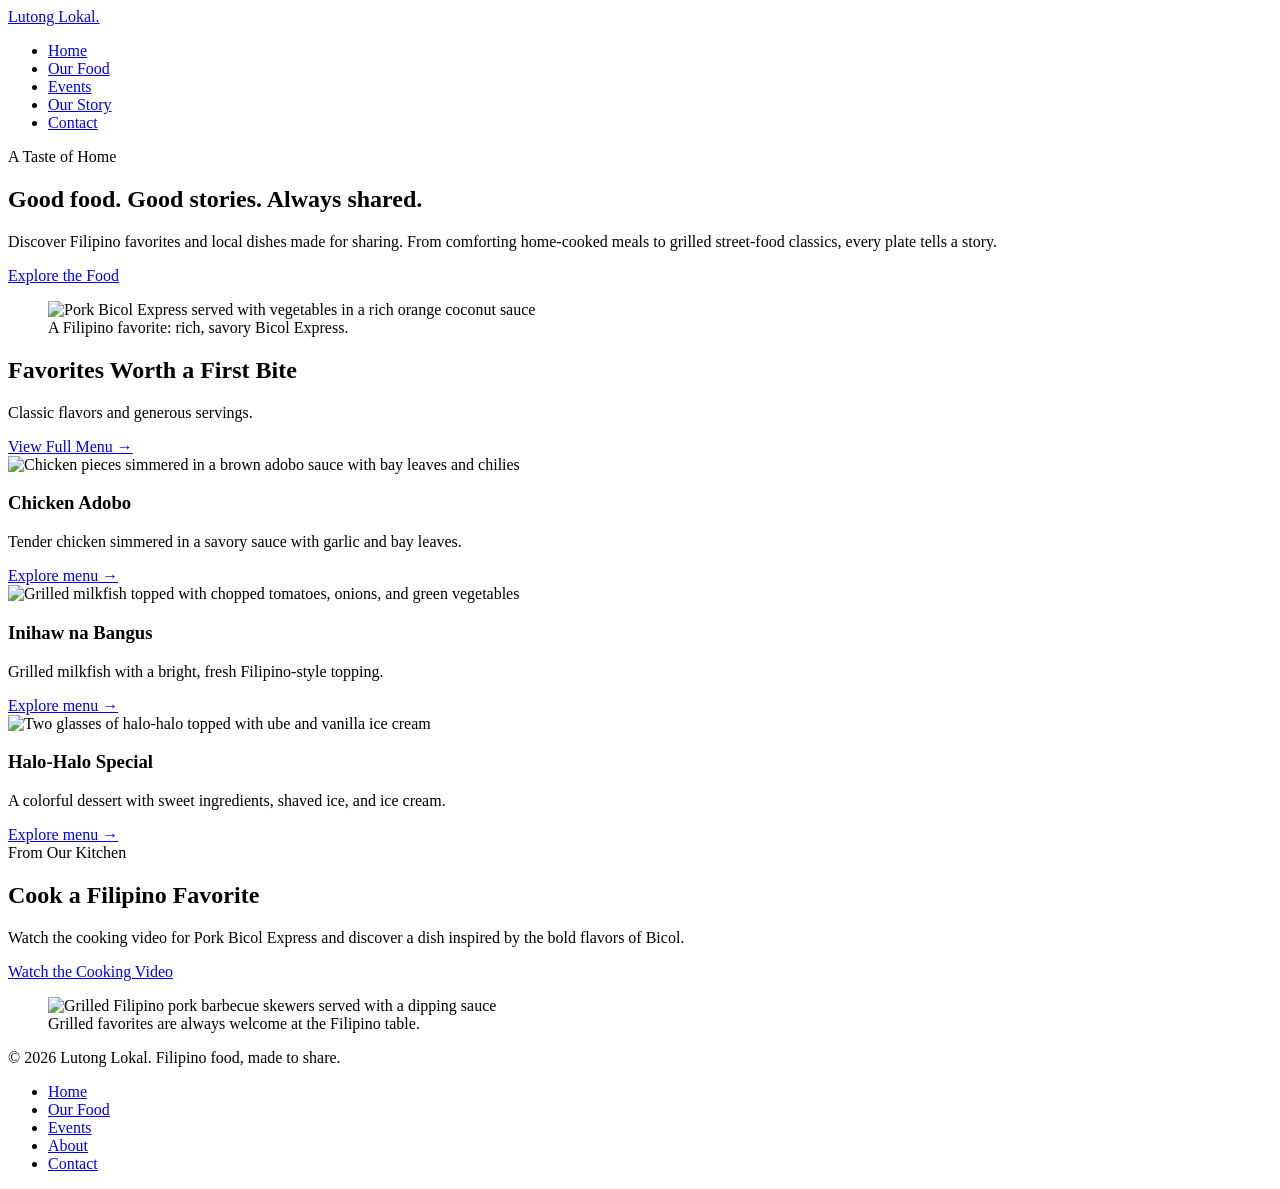
==== index.html @ 5c30febf "Add files via upload" ====
<!DOCTYPE html>
<html lang="en">
<head>
  <meta charset="UTF-8">
  <meta name="viewport" content="width=device-width, initial-scale=1.0">
  <meta name="description" content="Lutong Lokal celebrates Filipino food, local flavors, and shared meals.">
  <title>Home | Lutong Lokal</title>
  <link rel="stylesheet" href="css/style.css">
</head>
<body>
<header><div class="wrap header-inner">
<a class="brand" href="index.html">Lutong <span>Lokal.</span></a>
<nav aria-label="Main navigation"><ul><li><a href="index.html" aria-current="page">Home</a></li><li><a href="menu.html">Our Food</a></li><li><a href="events.html">Events</a></li><li><a href="about.html">Our Story</a></li><li><a href="contact.html">Contact</a></li></ul></nav>
</div></header>
<main>

<section class="hero">
  <div class="wrap hero-grid">
    <div>
      <span class="eyebrow">A Taste of Home</span>
      <h1>Good food. <span style="color:var(--tomato)">Good stories.</span> Always shared.</h1>
      <p>Discover Filipino favorites and local dishes made for sharing. From comforting home-cooked meals to grilled street-food classics, every plate tells a story.</p>
      <a class="btn" href="menu.html">Explore the Food</a>
    </div>
    <figure>
      <img src="images/bicol-express.png" alt="Pork Bicol Express served with vegetables in a rich orange coconut sauce">
      <figcaption>A Filipino favorite: rich, savory Bicol Express.</figcaption>
    </figure>
  </div>
</section>
<section class="section">
  <div class="wrap">
    <div class="section-heading"><div><h2>Favorites Worth a First Bite</h2><p>Classic flavors and generous servings.</p></div><a href="menu.html">View Full Menu →</a></div>
    <div class="cards">
      <article class="card"><img src="images/chicken-adobo.png" alt="Chicken pieces simmered in a brown adobo sauce with bay leaves and chilies"><div class="card-body"><h3>Chicken Adobo</h3><p>Tender chicken simmered in a savory sauce with garlic and bay leaves.</p><a href="menu.html" class="price">Explore menu →</a></div></article>
      <article class="card"><img src="images/inihaw-bangus.png" alt="Grilled milkfish topped with chopped tomatoes, onions, and green vegetables"><div class="card-body"><h3>Inihaw na Bangus</h3><p>Grilled milkfish with a bright, fresh Filipino-style topping.</p><a href="menu.html" class="price">Explore menu →</a></div></article>
      <article class="card"><img src="images/halo-halo.png" alt="Two glasses of halo-halo topped with ube and vanilla ice cream"><div class="card-body"><h3>Halo-Halo Special</h3><p>A colorful dessert with sweet ingredients, shaved ice, and ice cream.</p><a href="menu.html" class="price">Explore menu →</a></div></article>
    </div>
  </div>
</section>
<section class="section band">
  <div class="wrap split">
    <div><span class="eyebrow">From Our Kitchen</span><h2>Cook a Filipino Favorite</h2><p>Watch the cooking video for Pork Bicol Express and discover a dish inspired by the bold flavors of Bicol.</p><a class="btn btn-dark" href="events.html#cooking-video">Watch the Cooking Video</a></div>
    <figure><img src="images/pork-barbecue.png" alt="Grilled Filipino pork barbecue skewers served with a dipping sauce"><figcaption>Grilled favorites are always welcome at the Filipino table.</figcaption></figure>
  </div>
</section>

</main>
<footer><div class="wrap footer-inner">
<p>© 2026 Lutong Lokal. Filipino food, made to share.</p>
<ul class="footer-links"><li><a href="index.html">Home</a></li><li><a href="menu.html">Our Food</a></li><li><a href="events.html">Events</a></li><li><a href="about.html">About</a></li><li><a href="contact.html">Contact</a></li></ul>
</div></footer>
</body>
</html>
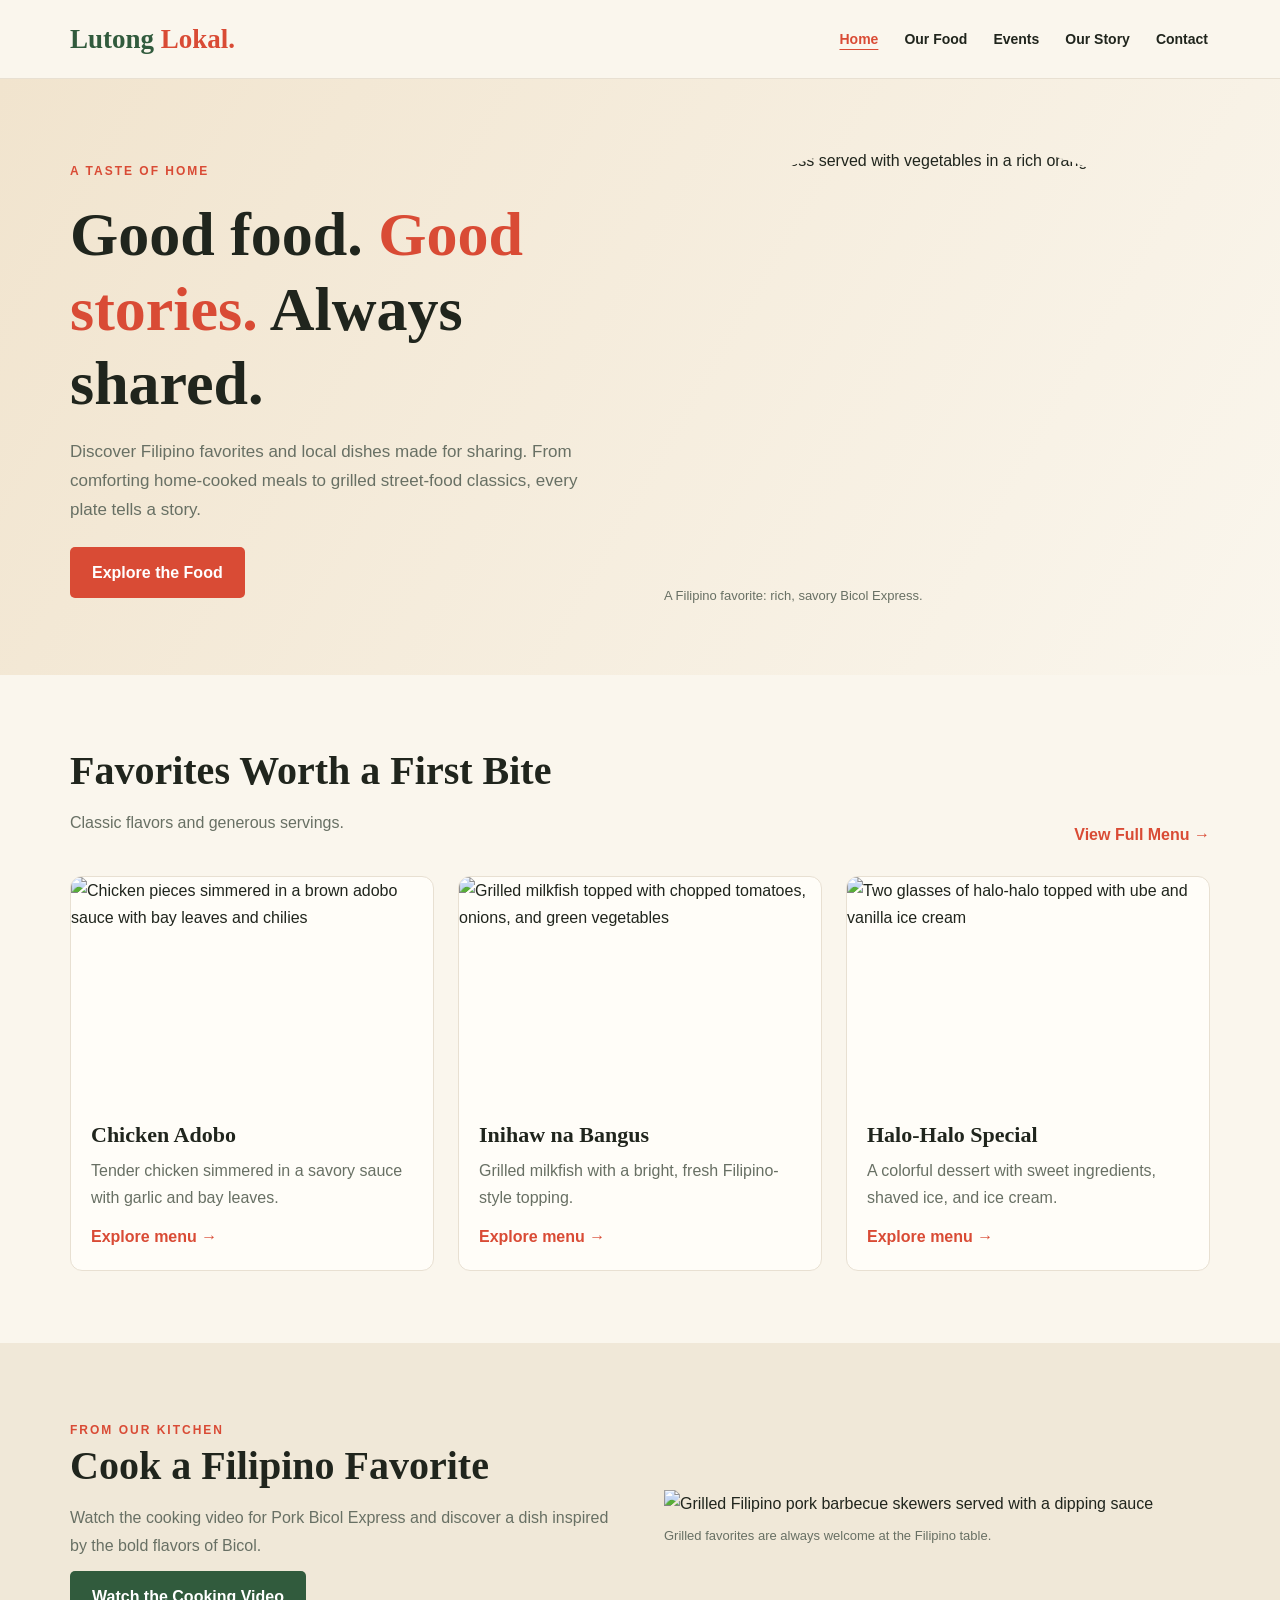
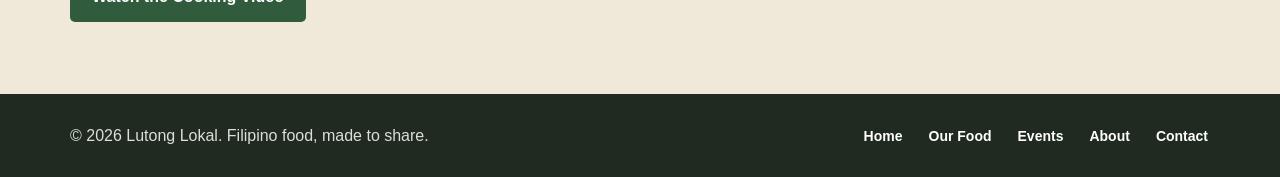
==== commit cbef2af1: "Update stylesheet link path in index.html" ====
--- a/index.html
+++ b/index.html
@@ -5,7 +5,7 @@
   <meta name="viewport" content="width=device-width, initial-scale=1.0">
   <meta name="description" content="Lutong Lokal celebrates Filipino food, local flavors, and shared meals.">
   <title>Home | Lutong Lokal</title>
-  <link rel="stylesheet" href="css/style.css">
+  <link rel="stylesheet" href="/style.css">
 </head>
 <body>
 <header><div class="wrap header-inner">
--- a/style.css
+++ b/style.css
@@ -0,0 +1,95 @@
+:root {
+  --ink: #20251d;
+  --muted: #687064;
+  --cream: #faf6ed;
+  --paper: #fffdf8;
+  --tomato: #d94b35;
+  --leaf: #315b3d;
+  --line: #e8e0d2;
+  --gold: #d6a64f;
+  --heading: Georgia, "Times New Roman", serif;
+  --body: Arial, Helvetica, sans-serif;
+}
+* { box-sizing: border-box; margin: 0; padding: 0; }
+html { scroll-behavior: smooth; scroll-padding-top: 95px; }
+body { background: var(--cream); color: var(--ink); font-family: var(--body); line-height: 1.7; }
+img, video { display: block; max-width: 100%; }
+a { color: inherit; text-decoration: none; }
+.wrap { width: min(1140px, 90%); margin: auto; }
+header { position: sticky; top: 0; z-index: 10; background: var(--cream); border-bottom: 1px solid var(--line); }
+.header-inner { min-height: 78px; display: flex; align-items: center; justify-content: space-between; gap: 24px; }
+.brand { font: 800 27px var(--heading); color: var(--leaf); white-space: nowrap; }
+.brand span { color: var(--tomato); }
+nav ul, .footer-links { display: flex; flex-wrap: wrap; gap: 10px 22px; list-style: none; }
+nav a, .footer-links a { font-size: 14px; font-weight: 700; padding: 8px 2px; }
+nav a:hover, nav a:focus-visible, nav a[aria-current="page"] { color: var(--tomato); text-decoration: underline; text-underline-offset: 5px; }
+a:focus-visible, button:focus-visible, input:focus-visible, select:focus-visible, textarea:focus-visible, video:focus-visible { outline: 3px solid var(--gold); outline-offset: 3px; }
+main { min-height: 65vh; }
+section { scroll-margin-top: 95px; }
+.section { padding: 72px 0; }
+.eyebrow { color: var(--tomato); font-size: 12px; font-weight: 800; letter-spacing: 2px; text-transform: uppercase; }
+h1, h2, h3 { font-family: var(--heading); line-height: 1.2; }
+h1 { font-size: clamp(38px, 5vw, 62px); margin: 14px 0 18px; }
+h2 { font-size: clamp(29px, 4vw, 40px); margin-bottom: 14px; }
+h3 { font-size: 22px; margin-bottom: 8px; }
+p { color: var(--muted); margin-bottom: 12px; }
+.btn { display: inline-block; border: 0; border-radius: 5px; background: var(--tomato); color: white; padding: 12px 22px; font-weight: 700; cursor: pointer; transition: .2s; }
+.btn:hover, .btn:focus-visible { background: #b93625; transform: translateY(-2px); }
+.btn-dark { background: var(--leaf); }
+.hero { padding: 68px 0; background: linear-gradient(120deg, #f1e4ce, var(--cream)); }
+.hero-grid, .split, .contact-layout { display: grid; grid-template-columns: 1fr 1fr; align-items: center; gap: 48px; }
+.hero p { font-size: 17px; max-width: 560px; margin-bottom: 22px; }
+.hero figure img { width: 100%; height: 430px; object-fit: cover; border-radius: 42% 42% 14px 14px; }
+figcaption { color: var(--muted); font-size: 13px; margin-top: 8px; }
+.page-title { text-align: center; padding: 66px 0; background: #f0e8d8; }
+.page-title p { max-width: 700px; margin: 0 auto; }
+.section-heading { display: flex; justify-content: space-between; align-items: end; gap: 20px; margin-bottom: 28px; }
+.section-heading a { color: var(--tomato); font-weight: 700; }
+.cards { display: grid; grid-template-columns: repeat(3, 1fr); gap: 24px; }
+.card { overflow: hidden; background: var(--paper); border: 1px solid var(--line); border-radius: 12px; transition: .2s; }
+.card:hover { transform: translateY(-4px); box-shadow: 0 12px 28px #00000012; }
+.card img { width: 100%; height: 225px; object-fit: cover; }
+.card-body { padding: 20px; }
+.price { color: var(--tomato); font-weight: 800; margin-top: 10px; }
+.band { background: #f0e8d8; }
+.menu-grid { display: grid; grid-template-columns: repeat(2, 1fr); gap: 0 38px; }
+.menu-item { display: flex; justify-content: space-between; gap: 20px; padding: 20px 0; border-bottom: 1px dashed #cfc4b2; }
+.menu-item .price { white-space: nowrap; }
+.event-list { max-width: 850px; margin: 25px auto 0; }
+.event { display: grid; grid-template-columns: 82px 1fr; gap: 22px; padding: 22px 0; border-bottom: 1px solid var(--line); }
+.event time { background: var(--leaf); color: white; border-radius: 8px; display: grid; place-content: center; text-align: center; min-height: 82px; }
+.event time b { font: 30px var(--heading); }
+.values { display: grid; grid-template-columns: repeat(3, 1fr); gap: 18px; margin-top: 25px; }
+.value { background: var(--paper); padding: 23px; border-radius: 10px; border: 1px solid var(--line); }
+.value .number { color: var(--tomato); font: 30px var(--heading); }
+.video-panel { max-width: 900px; margin: 28px auto 0; }
+.video-panel video { width: 100%; border-radius: 12px; background: #171717; }
+.form-row { display: grid; grid-template-columns: 1fr 1fr; gap: 16px; }
+.field { margin-bottom: 17px; }
+.field label { display: block; font-weight: 700; margin-bottom: 6px; }
+.field input, .field select, .field textarea { width: 100%; padding: 12px; border: 1px solid #cfc7b9; border-radius: 5px; background: var(--paper); color: var(--ink); font: inherit; }
+.field textarea { min-height: 135px; resize: vertical; }
+.contact-aside { align-self: start; background: var(--leaf); color: white; padding: 28px; border-radius: 12px; }
+.contact-aside h2, .contact-aside p { color: white; }
+.contact-aside p { opacity: .9; }
+footer { background: #202a21; color: white; padding: 28px 0; }
+.footer-inner { display: flex; justify-content: space-between; align-items: center; gap: 20px; }
+.footer-inner p { color: #ddd; margin: 0; }
+.footer-links a { color: white; }
+@media (max-width: 800px) {
+  .header-inner { flex-direction: column; justify-content: center; padding: 14px 0; }
+  nav ul { justify-content: center; gap: 6px 15px; }
+  .hero-grid, .split, .contact-layout { grid-template-columns: 1fr; }
+  .hero figure img { height: 340px; }
+  .cards { grid-template-columns: repeat(2, 1fr); }
+  .values { grid-template-columns: 1fr; }
+  .footer-inner { flex-direction: column; align-items: flex-start; }
+}
+@media (max-width: 520px) {
+  .cards, .menu-grid, .form-row { grid-template-columns: 1fr; }
+  .section { padding: 52px 0; }
+  .hero { padding: 48px 0; }
+  .hero figure img { height: 280px; }
+  .event { grid-template-columns: 66px 1fr; gap: 14px; }
+  .menu-item { gap: 10px; }
+}
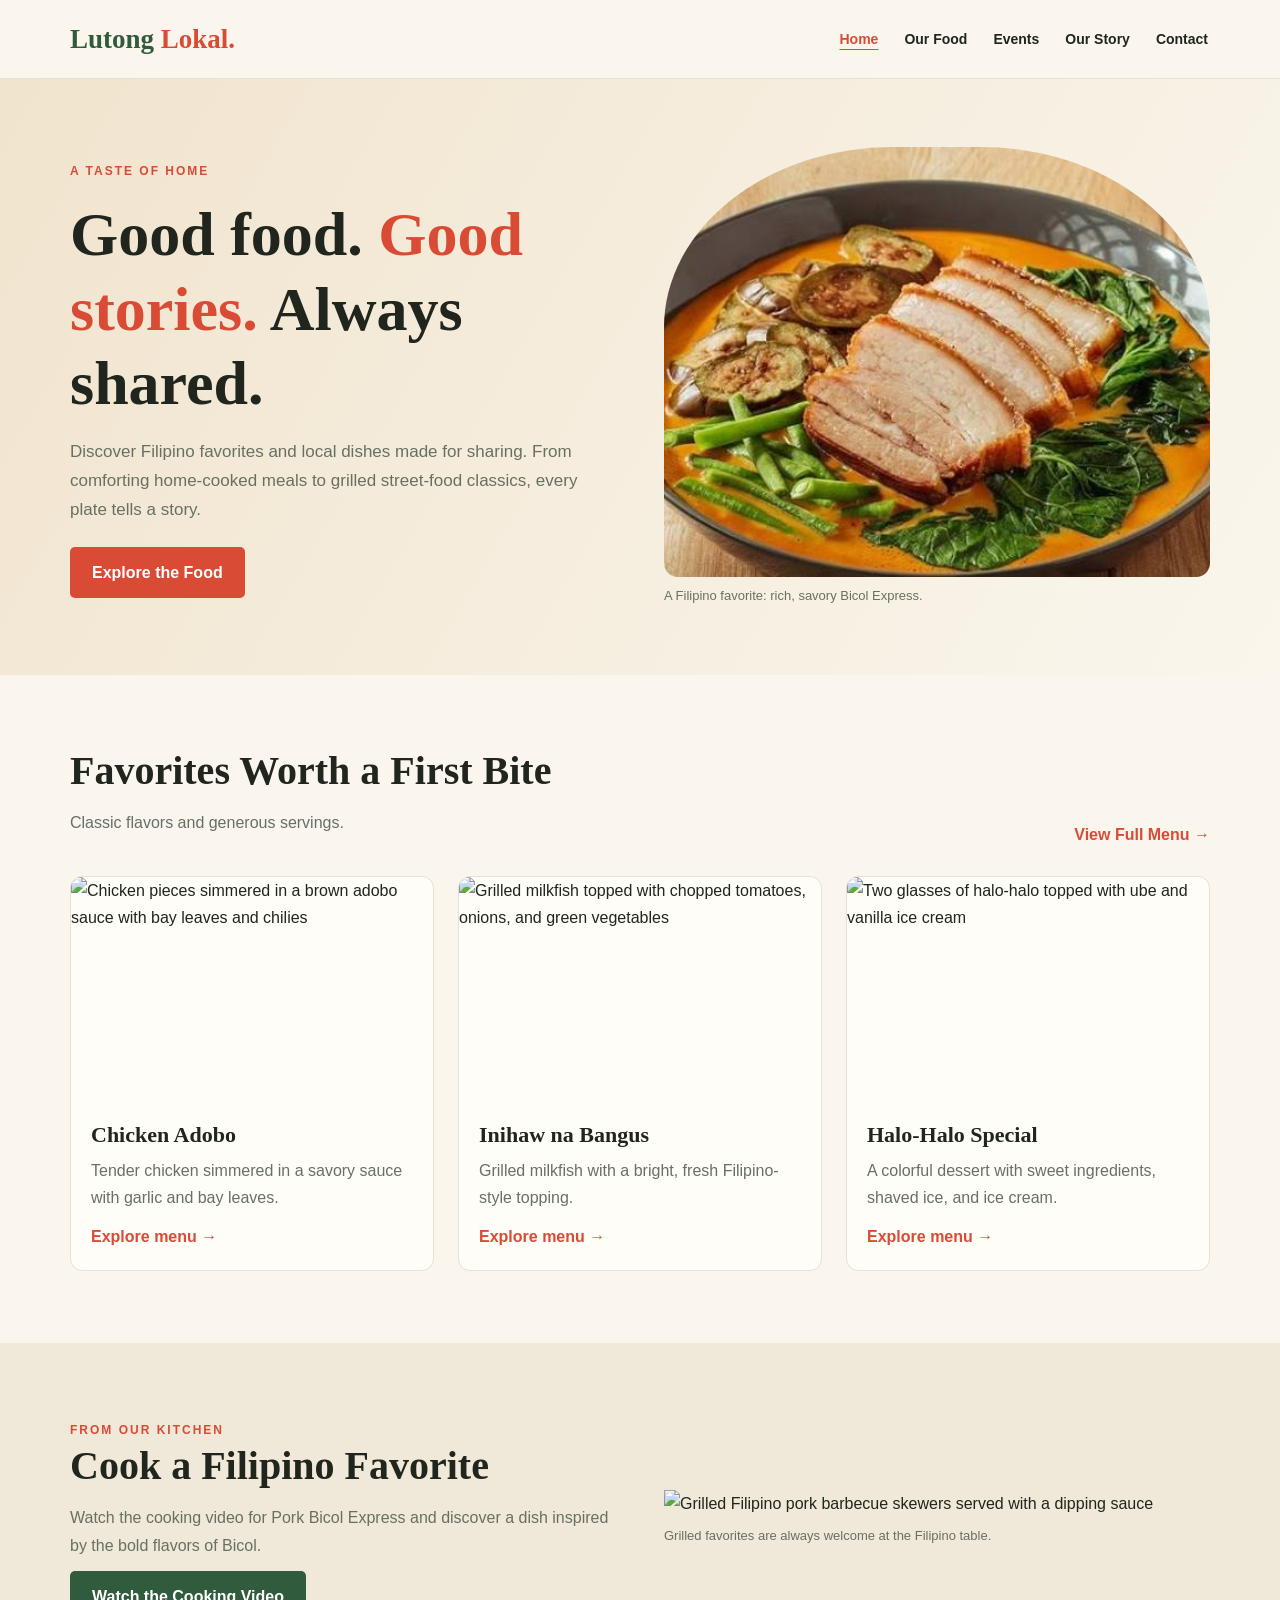
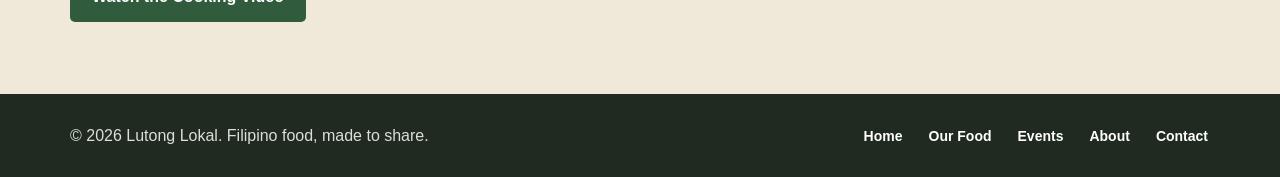
==== commit 40e55c55: "Fix image source path in index.html" ====
--- a/index.html
+++ b/index.html
@@ -5,7 +5,7 @@
   <meta name="viewport" content="width=device-width, initial-scale=1.0">
   <meta name="description" content="Lutong Lokal celebrates Filipino food, local flavors, and shared meals.">
   <title>Home | Lutong Lokal</title>
-  <link rel="stylesheet" href="/style.css">
+  <link rel="stylesheet" href="style.css">
 </head>
 <body>
 <header><div class="wrap header-inner">
@@ -23,7 +23,7 @@
       <a class="btn" href="menu.html">Explore the Food</a>
     </div>
     <figure>
-      <img src="images/bicol-express.png" alt="Pork Bicol Express served with vegetables in a rich orange coconut sauce">
+      <img src="bicol-express.png" alt="Pork Bicol Express served with vegetables in a rich orange coconut sauce">
       <figcaption>A Filipino favorite: rich, savory Bicol Express.</figcaption>
     </figure>
   </div>
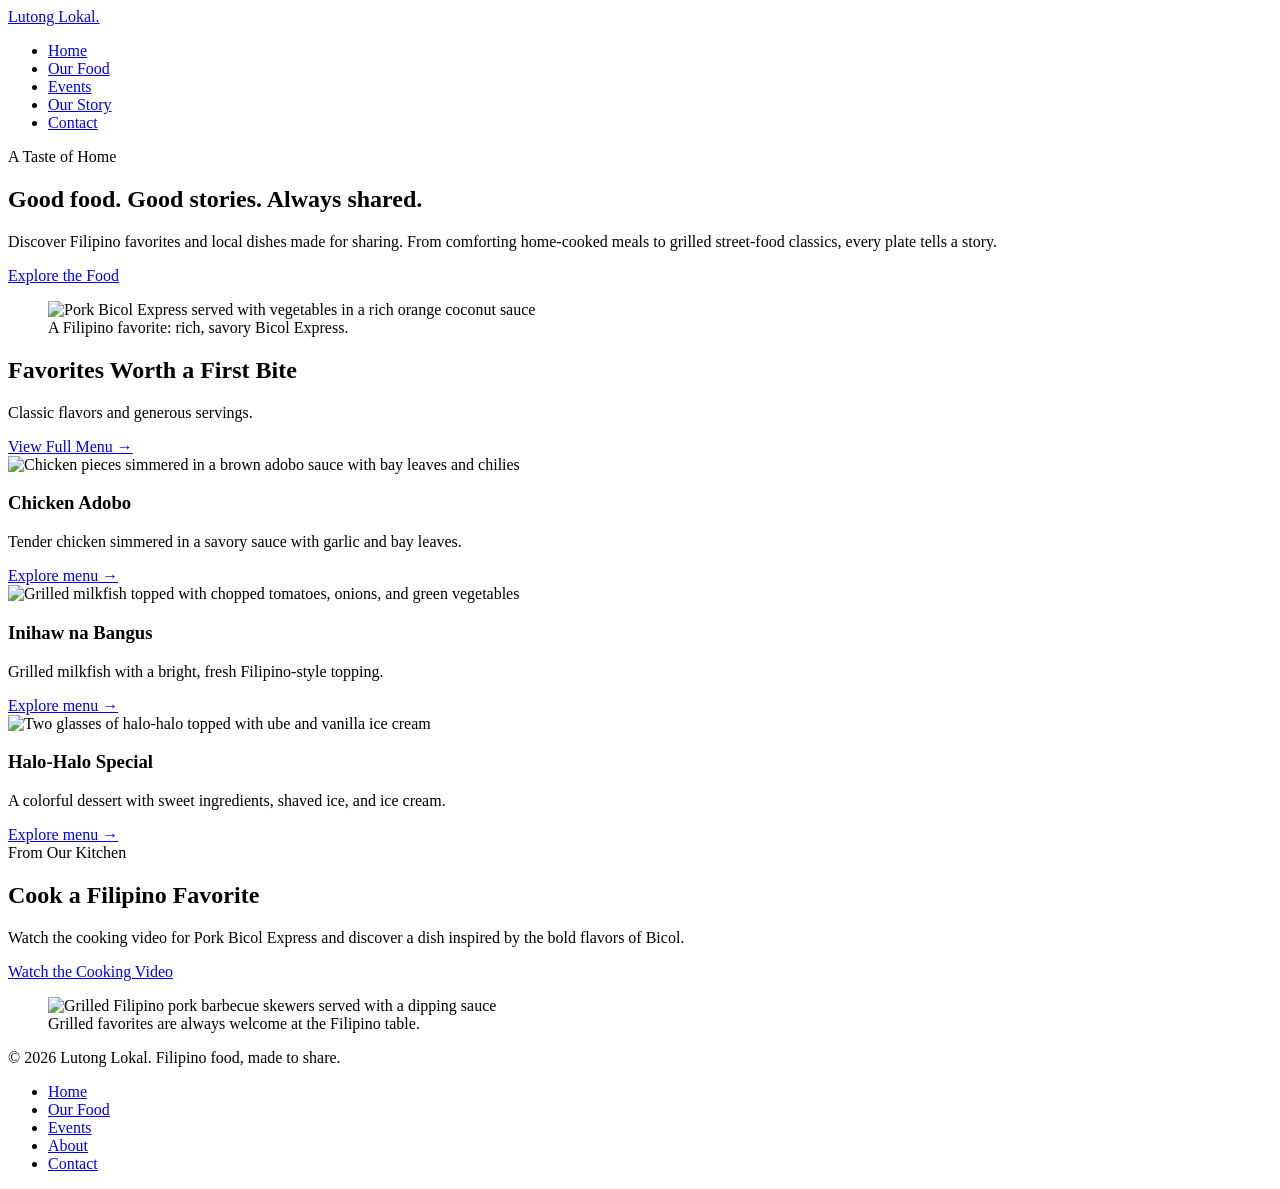
==== commit 108a8679: "Add files via upload" ====
--- a/index.html
+++ b/index.html
@@ -5,7 +5,7 @@
   <meta name="viewport" content="width=device-width, initial-scale=1.0">
   <meta name="description" content="Lutong Lokal celebrates Filipino food, local flavors, and shared meals.">
   <title>Home | Lutong Lokal</title>
-  <link rel="stylesheet" href="style.css">
+  <link rel="stylesheet" href="css/style.css">
 </head>
 <body>
 <header><div class="wrap header-inner">
@@ -23,7 +23,7 @@
       <a class="btn" href="menu.html">Explore the Food</a>
     </div>
     <figure>
-      <img src="bicol-express.png" alt="Pork Bicol Express served with vegetables in a rich orange coconut sauce">
+      <img src="images/bicol-express.png" alt="Pork Bicol Express served with vegetables in a rich orange coconut sauce">
       <figcaption>A Filipino favorite: rich, savory Bicol Express.</figcaption>
     </figure>
   </div>
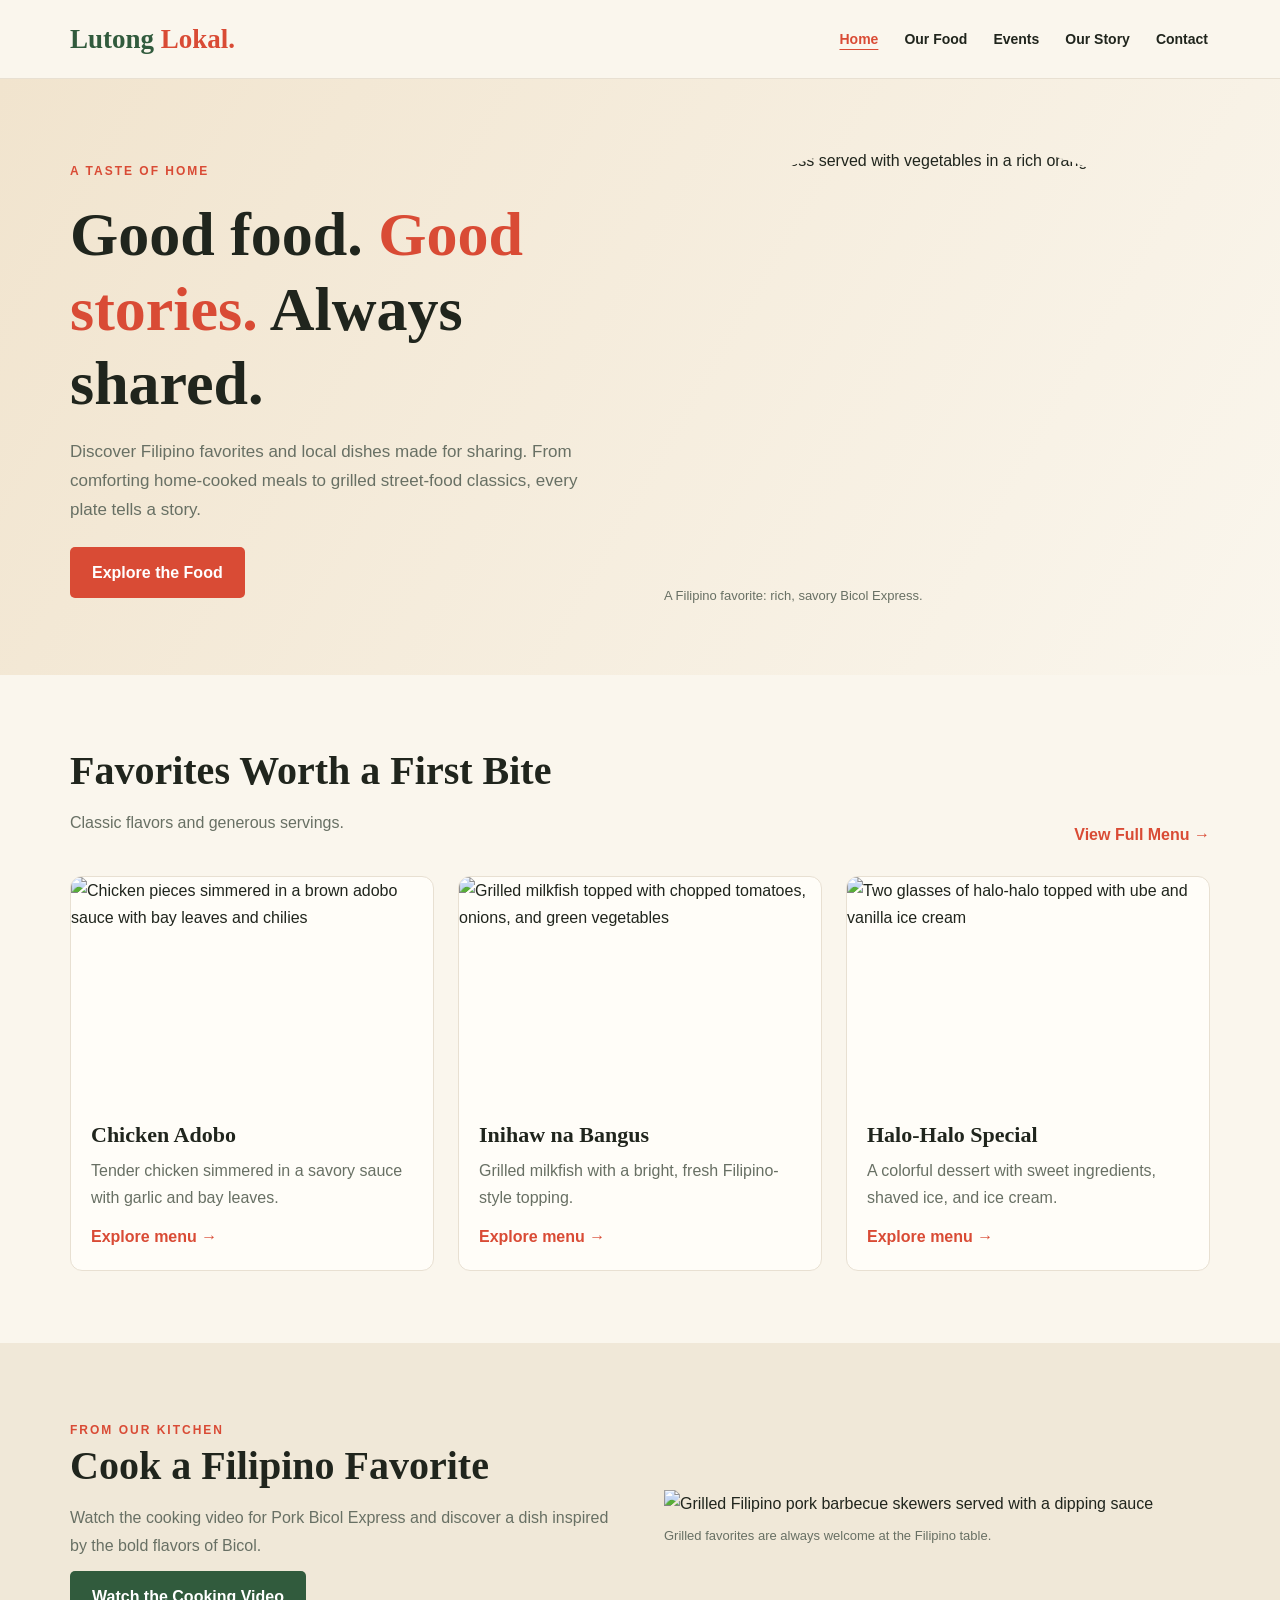
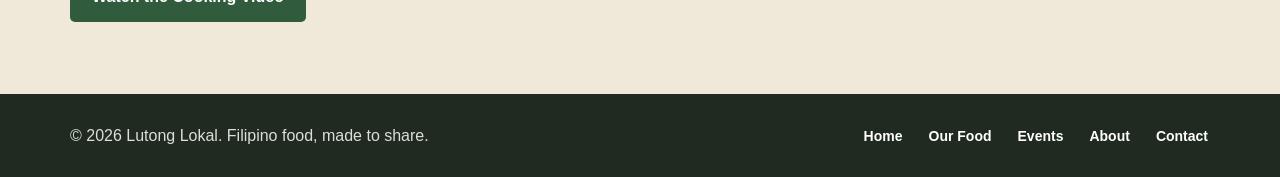
==== commit d1ab274d: "Fix stylesheet link path in index.html" ====
--- a/index.html
+++ b/index.html
@@ -5,7 +5,7 @@
   <meta name="viewport" content="width=device-width, initial-scale=1.0">
   <meta name="description" content="Lutong Lokal celebrates Filipino food, local flavors, and shared meals.">
   <title>Home | Lutong Lokal</title>
-  <link rel="stylesheet" href="css/style.css">
+  <link rel="stylesheet" href="style.css">
 </head>
 <body>
 <header><div class="wrap header-inner">
--- a/style.css
+++ b/style.css
@@ -0,0 +1,95 @@
+:root {
+  --ink: #20251d;
+  --muted: #687064;
+  --cream: #faf6ed;
+  --paper: #fffdf8;
+  --tomato: #d94b35;
+  --leaf: #315b3d;
+  --line: #e8e0d2;
+  --gold: #d6a64f;
+  --heading: Georgia, "Times New Roman", serif;
+  --body: Arial, Helvetica, sans-serif;
+}
+* { box-sizing: border-box; margin: 0; padding: 0; }
+html { scroll-behavior: smooth; scroll-padding-top: 95px; }
+body { background: var(--cream); color: var(--ink); font-family: var(--body); line-height: 1.7; }
+img, video { display: block; max-width: 100%; }
+a { color: inherit; text-decoration: none; }
+.wrap { width: min(1140px, 90%); margin: auto; }
+header { position: sticky; top: 0; z-index: 10; background: var(--cream); border-bottom: 1px solid var(--line); }
+.header-inner { min-height: 78px; display: flex; align-items: center; justify-content: space-between; gap: 24px; }
+.brand { font: 800 27px var(--heading); color: var(--leaf); white-space: nowrap; }
+.brand span { color: var(--tomato); }
+nav ul, .footer-links { display: flex; flex-wrap: wrap; gap: 10px 22px; list-style: none; }
+nav a, .footer-links a { font-size: 14px; font-weight: 700; padding: 8px 2px; }
+nav a:hover, nav a:focus-visible, nav a[aria-current="page"] { color: var(--tomato); text-decoration: underline; text-underline-offset: 5px; }
+a:focus-visible, button:focus-visible, input:focus-visible, select:focus-visible, textarea:focus-visible, video:focus-visible { outline: 3px solid var(--gold); outline-offset: 3px; }
+main { min-height: 65vh; }
+section { scroll-margin-top: 95px; }
+.section { padding: 72px 0; }
+.eyebrow { color: var(--tomato); font-size: 12px; font-weight: 800; letter-spacing: 2px; text-transform: uppercase; }
+h1, h2, h3 { font-family: var(--heading); line-height: 1.2; }
+h1 { font-size: clamp(38px, 5vw, 62px); margin: 14px 0 18px; }
+h2 { font-size: clamp(29px, 4vw, 40px); margin-bottom: 14px; }
+h3 { font-size: 22px; margin-bottom: 8px; }
+p { color: var(--muted); margin-bottom: 12px; }
+.btn { display: inline-block; border: 0; border-radius: 5px; background: var(--tomato); color: white; padding: 12px 22px; font-weight: 700; cursor: pointer; transition: .2s; }
+.btn:hover, .btn:focus-visible { background: #b93625; transform: translateY(-2px); }
+.btn-dark { background: var(--leaf); }
+.hero { padding: 68px 0; background: linear-gradient(120deg, #f1e4ce, var(--cream)); }
+.hero-grid, .split, .contact-layout { display: grid; grid-template-columns: 1fr 1fr; align-items: center; gap: 48px; }
+.hero p { font-size: 17px; max-width: 560px; margin-bottom: 22px; }
+.hero figure img { width: 100%; height: 430px; object-fit: cover; border-radius: 42% 42% 14px 14px; }
+figcaption { color: var(--muted); font-size: 13px; margin-top: 8px; }
+.page-title { text-align: center; padding: 66px 0; background: #f0e8d8; }
+.page-title p { max-width: 700px; margin: 0 auto; }
+.section-heading { display: flex; justify-content: space-between; align-items: end; gap: 20px; margin-bottom: 28px; }
+.section-heading a { color: var(--tomato); font-weight: 700; }
+.cards { display: grid; grid-template-columns: repeat(3, 1fr); gap: 24px; }
+.card { overflow: hidden; background: var(--paper); border: 1px solid var(--line); border-radius: 12px; transition: .2s; }
+.card:hover { transform: translateY(-4px); box-shadow: 0 12px 28px #00000012; }
+.card img { width: 100%; height: 225px; object-fit: cover; }
+.card-body { padding: 20px; }
+.price { color: var(--tomato); font-weight: 800; margin-top: 10px; }
+.band { background: #f0e8d8; }
+.menu-grid { display: grid; grid-template-columns: repeat(2, 1fr); gap: 0 38px; }
+.menu-item { display: flex; justify-content: space-between; gap: 20px; padding: 20px 0; border-bottom: 1px dashed #cfc4b2; }
+.menu-item .price { white-space: nowrap; }
+.event-list { max-width: 850px; margin: 25px auto 0; }
+.event { display: grid; grid-template-columns: 82px 1fr; gap: 22px; padding: 22px 0; border-bottom: 1px solid var(--line); }
+.event time { background: var(--leaf); color: white; border-radius: 8px; display: grid; place-content: center; text-align: center; min-height: 82px; }
+.event time b { font: 30px var(--heading); }
+.values { display: grid; grid-template-columns: repeat(3, 1fr); gap: 18px; margin-top: 25px; }
+.value { background: var(--paper); padding: 23px; border-radius: 10px; border: 1px solid var(--line); }
+.value .number { color: var(--tomato); font: 30px var(--heading); }
+.video-panel { max-width: 900px; margin: 28px auto 0; }
+.video-panel video { width: 100%; border-radius: 12px; background: #171717; }
+.form-row { display: grid; grid-template-columns: 1fr 1fr; gap: 16px; }
+.field { margin-bottom: 17px; }
+.field label { display: block; font-weight: 700; margin-bottom: 6px; }
+.field input, .field select, .field textarea { width: 100%; padding: 12px; border: 1px solid #cfc7b9; border-radius: 5px; background: var(--paper); color: var(--ink); font: inherit; }
+.field textarea { min-height: 135px; resize: vertical; }
+.contact-aside { align-self: start; background: var(--leaf); color: white; padding: 28px; border-radius: 12px; }
+.contact-aside h2, .contact-aside p { color: white; }
+.contact-aside p { opacity: .9; }
+footer { background: #202a21; color: white; padding: 28px 0; }
+.footer-inner { display: flex; justify-content: space-between; align-items: center; gap: 20px; }
+.footer-inner p { color: #ddd; margin: 0; }
+.footer-links a { color: white; }
+@media (max-width: 800px) {
+  .header-inner { flex-direction: column; justify-content: center; padding: 14px 0; }
+  nav ul { justify-content: center; gap: 6px 15px; }
+  .hero-grid, .split, .contact-layout { grid-template-columns: 1fr; }
+  .hero figure img { height: 340px; }
+  .cards { grid-template-columns: repeat(2, 1fr); }
+  .values { grid-template-columns: 1fr; }
+  .footer-inner { flex-direction: column; align-items: flex-start; }
+}
+@media (max-width: 520px) {
+  .cards, .menu-grid, .form-row { grid-template-columns: 1fr; }
+  .section { padding: 52px 0; }
+  .hero { padding: 48px 0; }
+  .hero figure img { height: 280px; }
+  .event { grid-template-columns: 66px 1fr; gap: 14px; }
+  .menu-item { gap: 10px; }
+}
